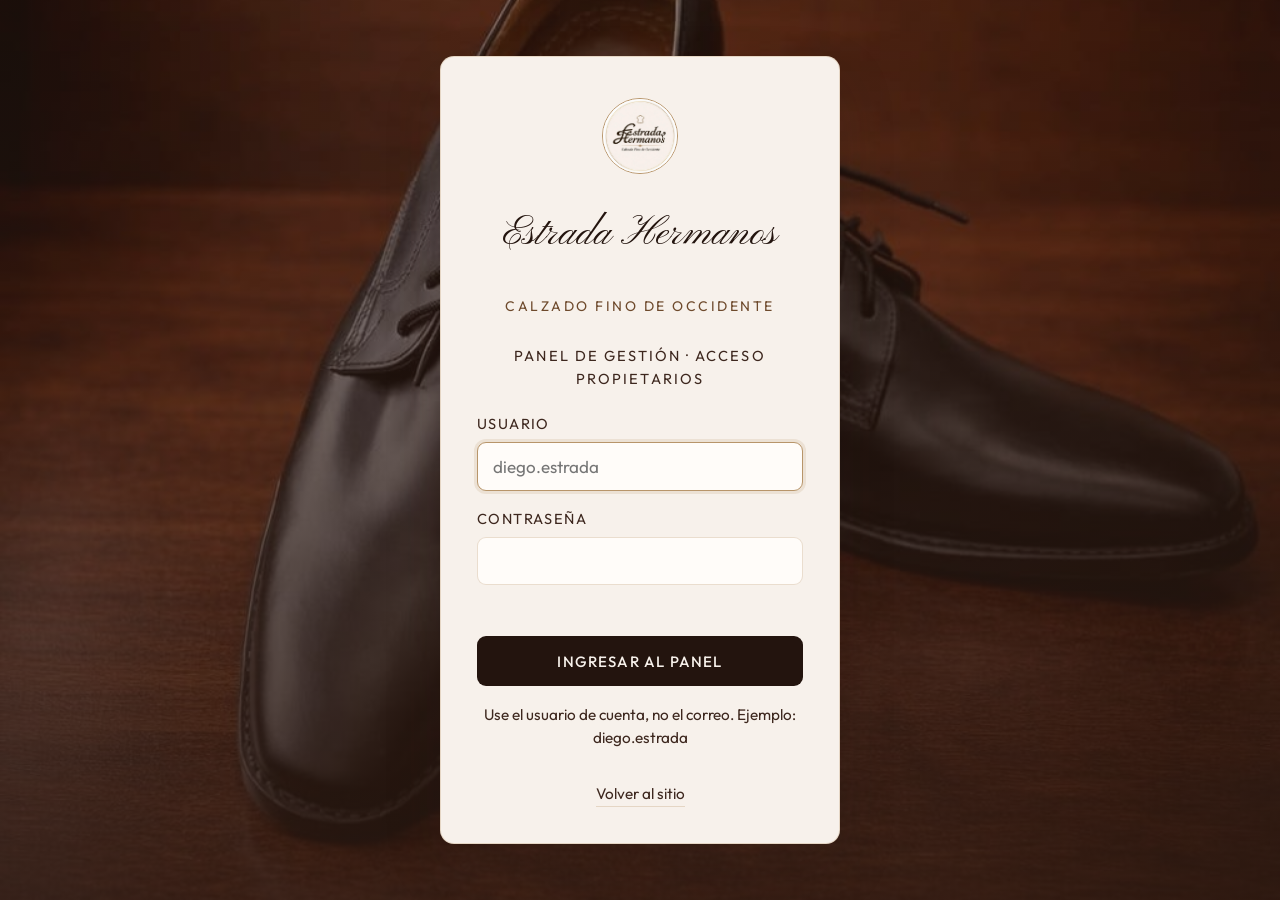
==== acceso.html @ aa4fba17 "fix de tamaño de letras y colores" ====
<!DOCTYPE html>
<html lang="es">
<head>
  <meta charset="UTF-8" />
  <meta name="viewport" content="width=device-width, initial-scale=1.0" />
  <meta http-equiv="Cache-Control" content="no-store" />
  <title>Acceso | Estrada Hermanos</title>
  <meta name="description" content="Acceso al panel de gestión para propietarios — Estrada Hermanos." />
  <link rel="icon" href="images/logo.jpg" />
  <link rel="preconnect" href="https://fonts.googleapis.com" />
  <link rel="preconnect" href="https://fonts.gstatic.com" crossorigin />
  <link href="https://fonts.googleapis.com/css2?family=Cormorant+Garamond:wght@500;600;700&family=Outfit:wght@300;400;500;600&family=Pinyon+Script&display=swap" rel="stylesheet" />
  <link rel="stylesheet" href="css/app.css" />
</head>
<body>
  <div class="login" id="login">
    <form class="login__card" id="login-form" method="post" action="javascript:void(0)" autocomplete="on">
      <img class="login__logo" src="images/logo.jpg" alt="Estrada Hermanos" />
      <p class="login__brand">Estrada Hermanos</p>
      <p class="login__tag">Calzado Fino de Occidente</p>
      <p class="login__panel-label">Panel de gestión · Acceso propietarios</p>
      <div class="field">
        <label for="user">Usuario</label>
        <input type="text" id="user" name="username" autocomplete="username" placeholder="diego.estrada" autofocus required />
      </div>
      <div class="field">
        <label for="pass">Contraseña</label>
        <input type="password" id="pass" name="password" autocomplete="current-password" required />
      </div>
      <p class="login__error" id="login-error" role="alert"></p>
      <button class="btn btn--primary btn--block" type="submit" id="login-submit">Ingresar al panel</button>
      <p class="login__hint">Use el usuario de cuenta, no el correo. Ejemplo: diego.estrada</p>
      <a class="login__back" href="index.html">Volver al sitio</a>
    </form>
  </div>
  <div class="toast-wrap" id="toast-wrap"></div>
  <script src="js/acceso.js"></script>
  <script>
    if (!window.__ehLoginBound)
    {
      document.getElementById("login-form").addEventListener("submit", function (event)
      {
        event.preventDefault();
      });
      document.getElementById("login-submit").addEventListener("click", async function ()
      {
        var errorEl = document.getElementById("login-error");
        var submit = document.getElementById("login-submit");
        var username = (document.getElementById("user").value || "").trim();
        var password = document.getElementById("pass").value || "";
        if (!username || !password)
        {
          errorEl.textContent = "Ingrese usuario y contraseña.";
          return;
        }
        var host = (location.hostname === "127.0.0.1" || location.hostname === "[::1]") ? "127.0.0.1" : "localhost";
        var apiBase = localStorage.getItem("eh.apiBase") || ("http://" + host + ":8080/api/v1");
        var tokenHeader = localStorage.getItem("eh.authToken") || "local-auth-token";
        submit.disabled = true;
        submit.textContent = "Ingresando…";
        errorEl.textContent = "";
        try
        {
          var response = await fetch(apiBase + "/auth/login", {
            method: "POST",
            headers: {
              Accept: "application/json",
              "Content-Type": "application/json",
              "auth-token": tokenHeader
            },
            body: JSON.stringify({ username: username, password: password })
          });
          var payload = await response.json().catch(function () { return {}; });
          if (!response.ok || !payload.data || !payload.data.token)
          {
            errorEl.textContent = payload.message === "Invalid credentials"
              ? "Usuario o contraseña incorrectos"
              : (payload.message || "No se pudo iniciar sesión.");
            return;
          }
          sessionStorage.setItem("eh.session", JSON.stringify({
            token: payload.data.token,
            username: username,
            at: Date.now()
          }));
          window.location.replace("app.html#/dashboard");
        }
        catch (err)
        {
          errorEl.textContent = "No se pudo conectar con el servidor. Verifique que el backend esté en marcha.";
        }
        finally
        {
          submit.disabled = false;
          submit.textContent = "Ingresar al panel";
        }
      });
    }
  </script>
</body>
</html>
---- css/app.css ----
/* Estrada Hermanos — Panel de administración (prototipo) */
/* Reutiliza la identidad visual del sitio informativo */
:root {
  --cream: #f7f1eb;
  --cream-deep: #efe6dc;
  --ink: #23140e;
  --ink-soft: #3d271e;
  --gold: #b8956a;
  --gold-soft: #d4b896;
  --gold-ink: #6e4a2c;
  --rosewood: #8b5a52;
  --wood: #3e2418;
  --white: #fffcf9;

  --line: rgba(184, 149, 106, 0.30);
  --line-soft: rgba(184, 149, 106, 0.18);
  --ok: #4e8a57;
  --ok-soft: #e7f1e8;
  --warn: #c0891f;
  --warn-soft: #f7edd6;
  --danger: #b5544b;
  --danger-soft: #f6e3e0;

  --shadow: 0 24px 60px rgba(44, 26, 18, 0.14);
  --shadow-card: 0 10px 30px rgba(44, 26, 18, 0.07);

  --font-display: "Cormorant Garamond", Georgia, serif;
  --font-script: "Pinyon Script", cursive;
  --font-body: "Outfit", "Segoe UI", sans-serif;

  --radius: 14px;
  --radius-sm: 9px;
  --sidebar-w: 272px;
  --ease: cubic-bezier(0.22, 1, 0.36, 1);
}

*, *::before, *::after { box-sizing: border-box; }

html { font-size: 17px; }

body {
  margin: 0;
  font-family: var(--font-body);
  font-weight: 400;
  color: var(--ink);
  background: var(--cream);
  line-height: 1.55;
  -webkit-font-smoothing: antialiased;
}

img { max-width: 100%; display: block; }
a { color: inherit; text-decoration: none; }
ul { margin: 0; padding: 0; list-style: none; }
h1, h2, h3, h4 { font-family: var(--font-display); font-weight: 600; line-height: 1.15; margin: 0; }
button { font-family: inherit; cursor: pointer; }

/* ============ LOGIN ============ */
.login {
  min-height: 100svh;
  display: grid;
  place-items: center;
  padding: 1.5rem;
  background:
    linear-gradient(180deg, rgba(44, 26, 18, 0.55), rgba(44, 26, 18, 0.85)),
    url("../images/caballero-1.jpg") center/cover no-repeat;
}
.login__card {
  width: min(400px, 100%);
  background: var(--cream);
  border: 1px solid var(--line);
  box-shadow: var(--shadow);
  border-radius: var(--radius);
  padding: 2.4rem 2.1rem 2.1rem;
  text-align: center;
  animation: pop 0.5s var(--ease) both;
}
.login__logo {
  width: 76px; height: 76px; border-radius: 50%;
  object-fit: cover; border: 1px solid var(--gold);
  margin: 0 auto 1rem;
}
.login__brand { font-family: var(--font-script); font-weight: 400; font-size: 2.4rem; color: var(--ink); line-height: 1; }
.login__tag { font-size: 0.82rem; letter-spacing: 0.18em; text-transform: uppercase; color: var(--gold-ink); margin: 0.3rem 0 1.6rem; }
.login__panel-label { font-size: 0.86rem; letter-spacing: 0.14em; text-transform: uppercase; color: var(--ink-soft); margin-bottom: 1.3rem; }
.field { text-align: left; margin-bottom: 1rem; }
.field label { display: block; font-size: 0.86rem; letter-spacing: 0.1em; text-transform: uppercase; color: var(--ink-soft); margin-bottom: 0.4rem; }
.field input, .field select {
  width: 100%; padding: 0.75rem 0.9rem;
  border: 1px solid var(--line); border-radius: var(--radius-sm);
  background: var(--white); color: var(--ink); font-family: var(--font-body); font-size: 1rem;
  transition: border-color 0.25s ease, box-shadow 0.25s ease;
}
.field input:focus, .field select:focus {
  outline: none; border-color: var(--gold);
  box-shadow: 0 0 0 3px rgba(184, 149, 106, 0.18);
}
.login__hint { font-size: 0.9rem; color: var(--ink-soft); margin-top: 1rem; }

/* ============ BUTTONS ============ */
.btn {
  display: inline-flex; align-items: center; justify-content: center; gap: 0.5rem;
  min-height: 2.9rem; padding: 0.65rem 1.35rem;
  border: 1px solid transparent; border-radius: var(--radius-sm);
  font-size: 0.88rem; font-weight: 500; letter-spacing: 0.08em; text-transform: uppercase;
  transition: background 0.3s var(--ease), color 0.3s var(--ease), border-color 0.3s var(--ease), transform 0.3s var(--ease);
}
.btn svg { width: 1.15rem; height: 1.15rem; flex-shrink: 0; }
.btn--primary { background: var(--ink); color: var(--cream); }
.btn--primary:hover { background: var(--rosewood); transform: translateY(-2px); }
.btn--gold { background: var(--gold); color: var(--wood); }
.btn--gold:hover { background: var(--gold-soft); transform: translateY(-2px); }
.btn--ghost { background: transparent; border-color: var(--line); color: var(--ink); }
.btn--ghost:hover { border-color: var(--gold); color: var(--ink); }
.btn--block { width: 100%; }
.btn--sm { min-height: 2.45rem; padding: 0.45rem 1rem; font-size: 0.82rem; }

/* ============ APP SHELL ============ */
.app { display: grid; grid-template-columns: var(--sidebar-w) 1fr; min-height: 100svh; }
.app[hidden], .login[hidden] { display: none; }

/* Sidebar */
.sidebar {
  position: sticky; top: 0; align-self: start;
  height: 100svh; display: flex; flex-direction: column;
  background: linear-gradient(180deg, #45291b 0%, var(--ink) 100%);
  color: var(--cream); border-right: 1px solid rgba(0, 0, 0, 0.2);
}
.sidebar__brand { display: flex; align-items: center; gap: 0.7rem; padding: 1.15rem 1.25rem; border-bottom: 1px solid rgba(184, 149, 106, 0.22); }
.sidebar__brand img { width: 44px; height: 44px; border-radius: 50%; object-fit: cover; border: 1px solid var(--gold); }
.sidebar__brand-name { font-family: var(--font-script); font-size: 1.5rem; line-height: 1; color: var(--white); }
.sidebar__brand-tag { font-size: 0.74rem; letter-spacing: 0.16em; text-transform: uppercase; color: var(--gold-soft); }
.sidebar__nav { padding: 1rem 0.75rem; display: flex; flex-direction: column; gap: 0.2rem; flex: 1; }
.sidebar__label { font-size: 0.74rem; letter-spacing: 0.16em; text-transform: uppercase; color: rgba(247, 241, 235, 0.88); padding: 0.5rem 0.75rem 0.35rem; }
.navlink {
  display: flex; align-items: center; gap: 0.75rem;
  padding: 0.72rem 0.8rem; border-radius: var(--radius-sm);
  color: rgba(247, 241, 235, 0.95); font-size: 0.98rem; letter-spacing: 0.02em;
  transition: background 0.22s ease, color 0.22s ease;
}
.navlink svg { width: 23px; height: 23px; flex-shrink: 0; opacity: 1; }
.navlink:hover { background: rgba(247, 241, 235, 0.08); color: var(--white); }
.navlink.is-active { background: rgba(184, 149, 106, 0.9); color: var(--wood); font-weight: 500; }
.navlink.is-active svg { opacity: 1; }
.sidebar__foot { padding: 0.9rem 1rem 1.2rem; border-top: 1px solid rgba(184, 149, 106, 0.22); }
.sidebar__user { display: flex; align-items: center; gap: 0.6rem; margin-bottom: 0.8rem; }
.sidebar__avatar { width: 36px; height: 36px; border-radius: 50%; background: var(--gold); color: var(--wood); display: grid; place-items: center; font-weight: 600; font-family: var(--font-display); }
.sidebar__user-name { font-size: 0.95rem; color: var(--white); }
.sidebar__user-role { font-size: 0.78rem; letter-spacing: 0.1em; text-transform: uppercase; color: var(--gold-soft); }

/* Main */
.main { min-width: 0; display: flex; flex-direction: column; }
.topbar {
  position: sticky; top: 0; z-index: 20;
  display: flex; align-items: center; gap: 1rem;
  padding: 0.9rem clamp(1rem, 3vw, 2rem);
  background: rgba(247, 241, 235, 0.86); backdrop-filter: blur(10px);
  border-bottom: 1px solid var(--line-soft);
}
.topbar__toggle { display: none; width: 2.4rem; height: 2.4rem; border: 1px solid var(--line); border-radius: var(--radius-sm); background: var(--white); }
.topbar__toggle span { display: block; width: 1.1rem; height: 1.5px; margin: 0.28rem auto; background: var(--ink); }
.topbar__titles { flex: 1; min-width: 0; }
.topbar__eyebrow { font-size: 0.8rem; letter-spacing: 0.16em; text-transform: uppercase; color: var(--gold-ink); }
.topbar__title { font-size: 1.75rem; color: var(--ink); }
.topbar__search { position: relative; display: flex; align-items: center; }
.topbar__search svg { position: absolute; left: 0.7rem; width: 18px; height: 18px; color: var(--ink-soft); opacity: 0.85; }
.topbar__search input {
  width: 230px; max-width: 40vw; padding: 0.6rem 0.85rem 0.6rem 2.2rem;
  border: 1px solid var(--line); border-radius: 999px; background: var(--white);
  font-family: var(--font-body); font-size: 0.95rem; color: var(--ink);
}
.topbar__search input:focus { outline: none; border-color: var(--gold); }

.view { padding: clamp(1.2rem, 3vw, 2rem); animation: fadeUp 0.5s var(--ease) both; }
.view[hidden] { display: none; }

/* ============ KPI CARDS ============ */
.kpis { display: grid; grid-template-columns: repeat(4, 1fr); gap: 1.1rem; margin-bottom: 1.6rem; }
.kpi {
  background: var(--white); border: 1px solid var(--line-soft); border-radius: var(--radius);
  padding: 1.15rem 1.2rem; box-shadow: var(--shadow-card); position: relative; overflow: hidden;
}
.kpi::after { content: ""; position: absolute; inset: 0 auto 0 0; width: 3px; background: var(--gold); }
.kpi__icon { width: 2.8rem; height: 2.8rem; border-radius: 10px; display: grid; place-items: center; background: var(--cream-deep); color: var(--gold-ink); margin-bottom: 0.8rem; }
.kpi__icon svg { width: 24px; height: 24px; }
.kpi__label { font-size: 0.84rem; letter-spacing: 0.08em; text-transform: uppercase; color: var(--ink-soft); }
.kpi__value { font-family: var(--font-display); font-size: 2.2rem; font-weight: 600; color: var(--ink); line-height: 1.1; margin-top: 0.15rem; }
.kpi__delta { font-size: 0.74rem; margin-top: 0.3rem; display: inline-flex; align-items: center; gap: 0.25rem; }
.kpi__delta.up { color: var(--ok); }
.kpi__delta.down { color: var(--danger); }

/* ============ PANELS / CARDS ============ */
.grid { display: grid; gap: 1.1rem; }
.grid--2 { grid-template-columns: 1.5fr 1fr; }
.grid--2equal { grid-template-columns: 1fr 1fr; }
.card {
  background: var(--white); border: 1px solid var(--line-soft); border-radius: var(--radius);
  box-shadow: var(--shadow-card); overflow: hidden;
}
.card__head { display: flex; align-items: center; justify-content: space-between; gap: 1rem; padding: 1.05rem 1.25rem; border-bottom: 1px solid var(--line-soft); }
.card__title { font-size: 1.32rem; color: var(--ink); }
.card__sub { font-size: 0.92rem; color: var(--ink-soft); }
.card__body { padding: 1.1rem 1.25rem 1.3rem; }
.card__body--flush { padding: 0; }

.section-title { display: flex; align-items: baseline; justify-content: space-between; gap: 1rem; margin: 1.8rem 0 0.9rem; }
.section-title h3 { font-size: 1.3rem; color: var(--ink); }
.section-title .eyebrow { font-size: 0.78rem; letter-spacing: 0.16em; text-transform: uppercase; color: var(--gold-ink); }

/* ============ TABLES ============ */
.table-wrap { overflow-x: auto; }
table.data { width: 100%; border-collapse: collapse; font-size: 0.96rem; min-width: 560px; }
table.data thead th {
  text-align: left; font-family: var(--font-body); font-weight: 600;
  font-size: 0.8rem; letter-spacing: 0.1em; text-transform: uppercase; color: var(--ink);
  padding: 0.75rem 1rem; background: var(--cream-deep); border-bottom: 1px solid var(--line);
  position: sticky; top: 0;
}
table.data tbody td { padding: 0.75rem 1rem; border-bottom: 1px solid var(--line-soft); color: var(--ink); vertical-align: middle; }
table.data tbody tr:hover { background: rgba(184, 149, 106, 0.06); }
table.data .num { text-align: right; font-variant-numeric: tabular-nums; }
.code { font-family: "Outfit", monospace; font-size: 0.9rem; letter-spacing: 0.04em; color: var(--rosewood); font-weight: 600; }
.cell-prod { display: flex; align-items: center; gap: 0.7rem; }
.cell-prod img { width: 40px; height: 40px; border-radius: 8px; object-fit: cover; border: 1px solid var(--line); }
.cell-prod b { font-weight: 500; color: var(--ink); }
.cell-prod small { display: block; color: var(--ink-soft); font-size: 0.86rem; }

/* Badges */
.badge { display: inline-flex; align-items: center; gap: 0.3rem; padding: 0.25rem 0.7rem; border-radius: 999px; font-size: 0.8rem; letter-spacing: 0.04em; font-weight: 600; }
.badge--ok { background: var(--ok-soft); color: var(--ok); }
.badge--warn { background: var(--warn-soft); color: var(--warn); }
.badge--danger { background: var(--danger-soft); color: var(--danger); }
.badge--muted { background: var(--cream-deep); color: var(--ink-soft); }
.badge--gold { background: rgba(184, 149, 106, 0.18); color: #8a6a42; }
.badge-dot { width: 7px; height: 7px; border-radius: 50%; background: currentColor; }

.chip { display: inline-flex; align-items: center; gap: 0.35rem; padding: 0.38rem 0.8rem; border: 1px solid var(--line); border-radius: 999px; font-size: 0.88rem; color: var(--ink); background: var(--white); cursor: pointer; transition: all 0.2s ease; }
.chip.is-active, .chip:hover { border-color: var(--gold); color: var(--ink); background: rgba(184, 149, 106, 0.1); }

/* ============ CHARTS ============ */
.bars { display: flex; align-items: flex-end; gap: 0.7rem; height: 190px; padding-top: 0.5rem; }
.bars__col { flex: 1; display: flex; flex-direction: column; align-items: center; gap: 0.5rem; height: 100%; justify-content: flex-end; }
.bars__bar { width: 100%; max-width: 42px; border-radius: 6px 6px 0 0; background: linear-gradient(180deg, var(--gold), var(--rosewood)); position: relative; transition: height 0.9s var(--ease); min-height: 4px; }
.bars__bar span { position: absolute; top: -1.35rem; left: 50%; transform: translateX(-50%); font-size: 0.8rem; font-weight: 600; color: var(--ink); white-space: nowrap; }
.bars__x { font-size: 0.8rem; color: var(--ink); letter-spacing: 0.04em; }

.rankbar { margin-bottom: 0.85rem; }
.rankbar:last-child { margin-bottom: 0; }
.rankbar__top { display: flex; justify-content: space-between; font-size: 0.94rem; margin-bottom: 0.3rem; }
.rankbar__top b { font-weight: 500; }
.rankbar__track { height: 8px; background: var(--cream-deep); border-radius: 999px; overflow: hidden; }
.rankbar__fill { height: 100%; border-radius: 999px; background: linear-gradient(90deg, var(--gold-soft), var(--gold)); transition: width 0.9s var(--ease); }

.donut-wrap { display: flex; align-items: center; gap: 1.3rem; flex-wrap: wrap; }
.donut { --p: 0; width: 132px; height: 132px; border-radius: 50%; flex-shrink: 0;
  background: conic-gradient(var(--gold) calc(var(--p) * 1%), var(--cream-deep) 0);
  display: grid; place-items: center; position: relative; }
.donut::before { content: ""; position: absolute; inset: 16px; background: var(--white); border-radius: 50%; }
.donut__label { position: relative; text-align: center; }
.donut__label b { font-family: var(--font-display); font-size: 1.6rem; color: var(--ink); }
.donut__label span { display: block; font-size: 0.78rem; letter-spacing: 0.08em; text-transform: uppercase; color: var(--ink-soft); }
.legend li { display: flex; align-items: center; gap: 0.55rem; font-size: 0.94rem; color: var(--ink); margin-bottom: 0.5rem; }
.legend .dot { width: 10px; height: 10px; border-radius: 3px; }

/* ============ PRODUCTS GRID ============ */
.prod-grid { display: grid; grid-template-columns: repeat(auto-fill, minmax(210px, 1fr)); gap: 1.1rem; }
.prod {
  background: var(--white); border: 1px solid var(--line-soft); border-radius: var(--radius);
  overflow: hidden; box-shadow: var(--shadow-card); transition: transform 0.3s var(--ease), box-shadow 0.3s var(--ease);
}
.prod:hover { transform: translateY(-4px); box-shadow: var(--shadow); }
.prod__media { position: relative; aspect-ratio: 4 / 3; overflow: hidden; background: var(--wood); }
.prod__media img { width: 100%; height: 100%; object-fit: cover; transition: transform 0.6s var(--ease); }
.prod:hover .prod__media img { transform: scale(1.06); }
.prod__code { position: absolute; top: 0.6rem; left: 0.6rem; padding: 0.25rem 0.6rem; font-size: 0.78rem; letter-spacing: 0.06em; background: rgba(44, 26, 18, 0.78); color: var(--cream); border-radius: 999px; backdrop-filter: blur(4px); }
.prod__body { padding: 0.9rem 1rem 1.05rem; }
.prod__cat { font-size: 0.78rem; letter-spacing: 0.12em; text-transform: uppercase; color: var(--gold-ink); }
.prod__name { font-family: var(--font-display); font-size: 1.28rem; color: var(--ink); margin: 0.1rem 0 0.5rem; }
.prod__meta { display: flex; align-items: center; justify-content: space-between; }
.prod__price { font-family: var(--font-display); font-size: 1.25rem; font-weight: 600; color: var(--ink); }
.prod__foot { display: flex; align-items: center; justify-content: space-between; margin-top: 0.7rem; padding-top: 0.7rem; border-top: 1px solid var(--line-soft); font-size: 0.88rem; color: var(--ink-soft); }

/* Empty state */
.empty { text-align: center; padding: 2.5rem 1rem; color: var(--ink); }
.empty svg { width: 48px; height: 48px; color: var(--gold-ink); opacity: 0.9; margin-bottom: 0.6rem; }

/* ============ MODAL ============ */
.modal { position: fixed; inset: 0; z-index: 60; display: grid; place-items: center; padding: 1.5rem; }
.modal[hidden] { display: none; }
.modal__scrim { position: absolute; inset: 0; background: rgba(44, 26, 18, 0.55); backdrop-filter: blur(3px); animation: fade 0.25s ease both; }
.modal__dialog {
  position: relative; width: min(560px, 100%); max-height: 90svh; overflow-y: auto;
  background: var(--cream); border: 1px solid var(--line); border-radius: var(--radius);
  box-shadow: var(--shadow); animation: pop 0.32s var(--ease) both;
}
.modal__head { display: flex; align-items: center; justify-content: space-between; padding: 1.15rem 1.4rem; border-bottom: 1px solid var(--line-soft); position: sticky; top: 0; background: var(--cream); }
.modal__title { font-size: 1.3rem; color: var(--ink); }
.modal__close { width: 2rem; height: 2rem; border: 1px solid var(--line); border-radius: 8px; background: var(--white); color: var(--ink-soft); font-size: 1.1rem; line-height: 1; }
.modal__close:hover { border-color: var(--gold); color: var(--ink); }
.modal__body { padding: 1.3rem 1.4rem; }
.modal__foot { display: flex; gap: 0.7rem; justify-content: flex-end; padding: 1rem 1.4rem 1.3rem; }
.form-row { display: grid; grid-template-columns: 1fr 1fr; gap: 1rem; }
.summary { background: var(--white); border: 1px dashed var(--line); border-radius: var(--radius-sm); padding: 0.85rem 1rem; display: flex; justify-content: space-between; align-items: center; margin-top: 0.4rem; }
.summary b { font-family: var(--font-display); font-size: 1.5rem; color: var(--ink); }

/* ============ TOAST ============ */
.toast-wrap { position: fixed; right: 1.2rem; bottom: 1.2rem; z-index: 80; display: flex; flex-direction: column; gap: 0.6rem; }
.toast {
  display: flex; align-items: center; gap: 0.65rem; padding: 0.8rem 1.1rem;
  background: var(--ink); color: var(--cream); border-radius: var(--radius-sm);
  box-shadow: var(--shadow); font-size: 0.95rem; animation: slideIn 0.35s var(--ease) both;
  border-left: 3px solid var(--gold);
}
.toast svg { width: 18px; height: 18px; color: var(--gold-soft); }

/* ============ ANIMATIONS ============ */
@keyframes fadeUp { from { opacity: 0; transform: translateY(14px); } to { opacity: 1; transform: none; } }
@keyframes fade { from { opacity: 0; } to { opacity: 1; } }
@keyframes pop { from { opacity: 0; transform: scale(0.96) translateY(8px); } to { opacity: 1; transform: none; } }
@keyframes slideIn { from { opacity: 0; transform: translateX(20px); } to { opacity: 1; transform: none; } }

/* ============ RESPONSIVE ============ */
@media (max-width: 1080px) {
  .kpis { grid-template-columns: repeat(2, 1fr); }
  .grid--2, .grid--2equal { grid-template-columns: 1fr; }
}
@media (max-width: 860px) {
  .app { grid-template-columns: 1fr; }
  .sidebar {
    position: fixed; inset: 0 auto 0 0; width: 264px; z-index: 50;
    transform: translateX(-100%); transition: transform 0.3s var(--ease);
  }
  .sidebar.is-open { transform: none; box-shadow: var(--shadow); }
  .topbar__toggle { display: block; }
  .scrim { position: fixed; inset: 0; background: rgba(44,26,18,.45); z-index: 40; }
  .scrim[hidden] { display: none; }
}
@media (max-width: 560px) {
  .kpis { grid-template-columns: 1fr; }
  .topbar__search input { width: 140px; }
  .form-row { grid-template-columns: 1fr; }
}

/* ============ TABS / WIZARD / EXTRA ============ */
.tabs { display: flex; gap: 0.35rem; flex-wrap: wrap; margin-bottom: 1.1rem; }
.tab {
  border: 1px solid var(--line); background: var(--white); color: var(--ink);
  border-radius: 999px; padding: 0.5rem 1.05rem; font-size: 0.86rem; letter-spacing: 0.06em;
  text-transform: uppercase; font-weight: 500;
}
.tab.is-active { background: var(--ink); color: var(--cream); border-color: var(--ink); }

.filters { display: flex; flex-wrap: wrap; gap: 0.75rem; align-items: end; margin-bottom: 1.1rem; }
.filters .field { margin-bottom: 0; min-width: 140px; }
.filters .field input, .filters .field select { min-width: 150px; }

.banner {
  display: flex; align-items: center; justify-content: space-between; gap: 1rem;
  padding: 0.85rem 1.1rem; border-radius: var(--radius-sm); margin-bottom: 1rem;
  background: var(--danger-soft); color: var(--danger); border: 1px solid rgba(181, 84, 75, 0.25);
}
.banner--ok { background: var(--ok-soft); color: var(--ok); border-color: rgba(78, 138, 87, 0.25); }

.skel { background: linear-gradient(90deg, var(--cream-deep), var(--white), var(--cream-deep)); background-size: 200% 100%; animation: shimmer 1.2s ease infinite; border-radius: var(--radius); }
.skel-kpi { height: 118px; }
.skel-card { height: 220px; }
@keyframes shimmer { from { background-position: 100% 0; } to { background-position: -100% 0; } }

.steps { display: flex; gap: 0.5rem; margin-bottom: 1.1rem; flex-wrap: wrap; }
.step {
  flex: 1; min-width: 140px; padding: 0.7rem 0.9rem; border: 1px dashed var(--line);
  border-radius: var(--radius-sm); font-size: 0.9rem; color: var(--ink);
}
.step b { display: block; font-family: var(--font-display); font-size: 1.05rem; color: var(--ink); }
.step.is-on { border-style: solid; border-color: var(--gold); background: rgba(184, 149, 106, 0.1); }

.health { display: flex; align-items: center; gap: 0.4rem; font-size: 0.8rem; letter-spacing: 0.06em; text-transform: uppercase; color: var(--gold-soft); margin-bottom: 0.7rem; }
.health i { width: 8px; height: 8px; border-radius: 50%; background: var(--warn); display: inline-block; }
.health.is-up i { background: #7dca86; }
.health.is-down i { background: var(--danger); }

.fab {
  position: fixed; right: 1.2rem; bottom: 1.2rem; z-index: 30;
  width: 3.4rem; height: 3.4rem; border-radius: 50%; border: 0;
  background: var(--gold); color: var(--wood); box-shadow: var(--shadow);
  display: none; align-items: center; justify-content: center;
}
.fab svg { width: 22px; height: 22px; }
@media (max-width: 860px) { .fab { display: inline-flex; } }

.login__error { color: var(--danger); font-size: 0.92rem; min-height: 1.2rem; margin: 0.4rem 0 0.8rem; }
.login__back { display: inline-block; margin-top: 1rem; font-size: 0.9rem; color: var(--ink-soft); border-bottom: 1px solid var(--line); }
.login__back:hover { color: var(--ink); }

.table-actions { display: flex; gap: 0.35rem; flex-wrap: wrap; }
.muted { color: var(--ink-soft); font-size: 0.92rem; }
.prod__note { font-size: 0.8rem; letter-spacing: 0.08em; text-transform: uppercase; color: var(--ink-soft); margin-top: 0.35rem; }

.period-switch { display: flex; gap: 0.35rem; flex-wrap: wrap; }

.lookup-result {
  margin-top: 0.8rem; padding: 1rem; background: var(--cream-deep); border-radius: var(--radius-sm);
  font-family: var(--font-display); font-size: 1.5rem; color: var(--ink);
}
.lookup-result small { display: block; font-family: var(--font-body); font-size: 0.88rem; color: var(--ink-soft); margin-bottom: 0.2rem; }

.stack-gap { display: grid; gap: 1.1rem; }
.topbar__api { display: none; }

.sidebar__site {
  display: block; font-size: 0.8rem; letter-spacing: 0.08em; text-transform: uppercase;
  color: var(--gold-soft); margin-top: 0.55rem; text-align: center;
}

.print-report-head { display: none; }

@media print {
  .sidebar,
  .scrim,
  .fab,
  .modal,
  .toast-wrap,
  .topbar__search,
  .topbar__toggle,
  .filters,
  .tabs,
  .chip,
  .period-switch,
  .no-print,
  [data-pedir] {
    display: none !important;
  }

  .print-report-head {
    display: block !important;
    margin: 0 0 1.2rem;
    padding-bottom: 0.8rem;
    border-bottom: 2px solid var(--ink);
  }
  .print-report-head h1 {
    font-size: 1.6rem;
    margin: 0 0 0.35rem;
  }
  .print-report-head p {
    margin: 0;
    font-size: 0.95rem;
    color: var(--ink);
  }

  .app {
    display: block;
    background: #fff;
  }
  .main {
    width: 100%;
  }
  .topbar {
    position: static;
    background: #fff;
    border: 0;
    padding: 0 0 0.8rem;
  }
  .view {
    padding: 0;
    animation: none;
  }
  .card, .kpi {
    box-shadow: none;
    break-inside: avoid;
  }
  table.data {
    min-width: 0;
  }
}

.stack-gap { display: grid; gap: 1.1rem; }
.topbar__api { display: none; }

.sidebar__site {
  display: block; font-size: 0.8rem; letter-spacing: 0.08em; text-transform: uppercase;
  color: var(--gold-soft); margin-top: 0.55rem; text-align: center;
}
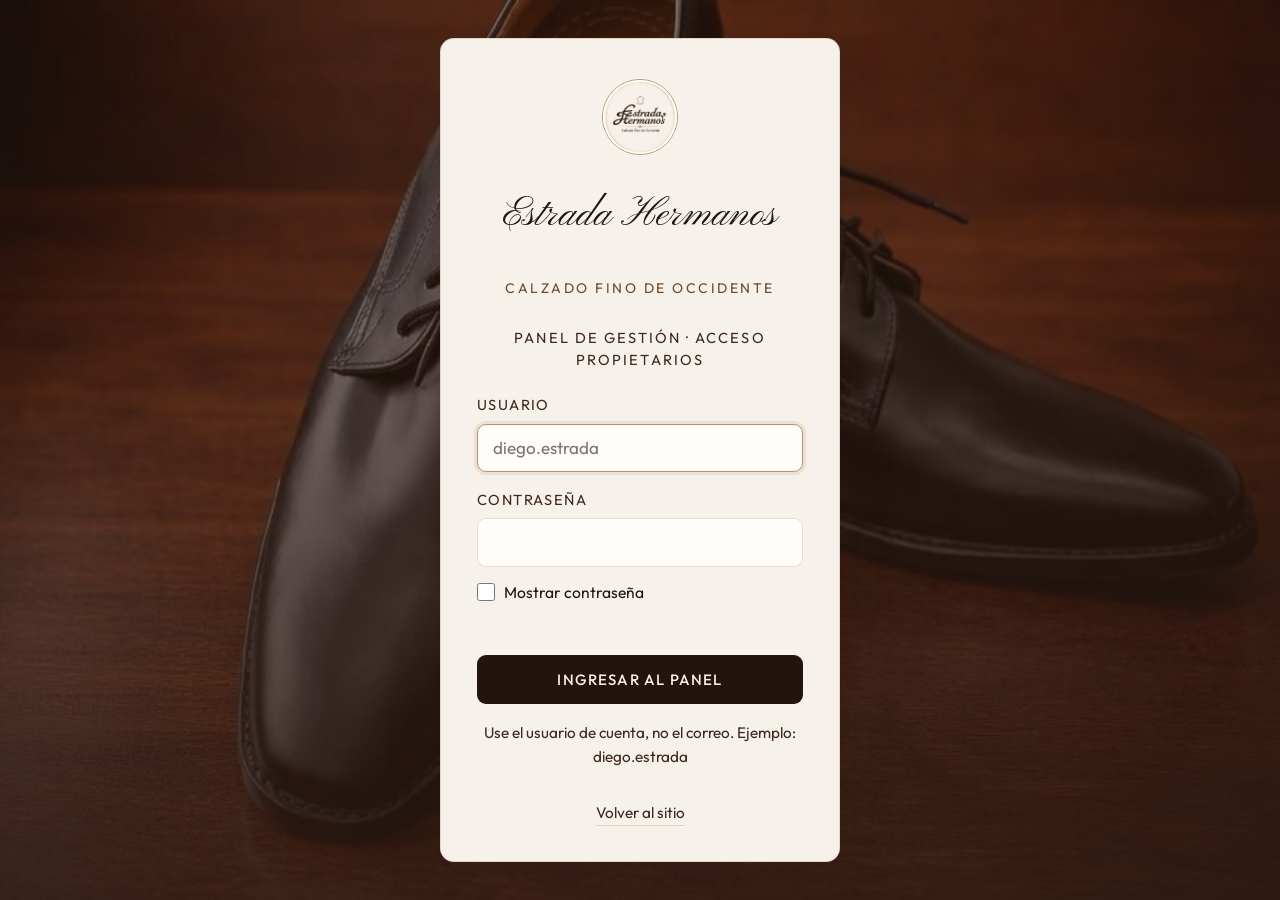
==== commit 4527752e: "feat(EH-S4-H1): se agregó la opcion de ver la contraseña mientras el usuario la inrgesa" ====
--- a/acceso.html
+++ b/acceso.html
@@ -27,6 +27,10 @@
         <label for="pass">Contraseña</label>
         <input type="password" id="pass" name="password" autocomplete="current-password" required />
       </div>
+      <label class="login__show-pass" for="show-pass">
+        <input type="checkbox" id="show-pass" />
+        Mostrar contraseña
+      </label>
       <p class="login__error" id="login-error" role="alert"></p>
       <button class="btn btn--primary btn--block" type="submit" id="login-submit">Ingresar al panel</button>
       <p class="login__hint">Use el usuario de cuenta, no el correo. Ejemplo: diego.estrada</p>
@@ -34,10 +38,22 @@
     </form>
   </div>
   <div class="toast-wrap" id="toast-wrap"></div>
-  <script src="js/acceso.js"></script>
-  <script>
+  <script type="module" src="js/acceso.js"></script>
+  <script type="module">
+    import { BACKEND_HOST } from "./js/config.js";
     if (!window.__ehLoginBound)
     {
+      var passInput = document.getElementById("pass");
+      var showPass = document.getElementById("show-pass");
+      if (passInput && showPass)
+      {
+        showPass.addEventListener("change", function ()
+        {
+          var value = passInput.value;
+          passInput.type = showPass.checked ? "text" : "password";
+          passInput.value = value;
+        });
+      }
       document.getElementById("login-form").addEventListener("submit", function (event)
       {
         event.preventDefault();
@@ -47,14 +63,13 @@
         var errorEl = document.getElementById("login-error");
         var submit = document.getElementById("login-submit");
         var username = (document.getElementById("user").value || "").trim();
-        var password = document.getElementById("pass").value || "";
+        var password = passInput ? passInput.value : "";
         if (!username || !password)
         {
           errorEl.textContent = "Ingrese usuario y contraseña.";
           return;
         }
-        var host = (location.hostname === "127.0.0.1" || location.hostname === "[::1]") ? "127.0.0.1" : "localhost";
-        var apiBase = localStorage.getItem("eh.apiBase") || ("http://" + host + ":8080/api/v1");
+        var apiBase = localStorage.getItem("eh.apiBase") || (BACKEND_HOST + ":8080/api/v1");
         var tokenHeader = localStorage.getItem("eh.authToken") || "local-auth-token";
         submit.disabled = true;
         submit.textContent = "Ingresando…";
--- a/css/app.css
+++ b/css/app.css
@@ -94,6 +94,15 @@
   outline: none; border-color: var(--gold);
   box-shadow: 0 0 0 3px rgba(184, 149, 106, 0.18);
 }
+.login__show-pass {
+  display: flex; align-items: center; gap: 0.55rem;
+  margin: -0.25rem 0 1rem; text-align: left;
+  font-size: 0.92rem; color: var(--ink); cursor: pointer;
+}
+.login__show-pass input {
+  width: 1.05rem; height: 1.05rem; margin: 0; flex-shrink: 0;
+  accent-color: var(--ink); cursor: pointer;
+}
 .login__hint { font-size: 0.9rem; color: var(--ink-soft); margin-top: 1rem; }
 
 /* ============ BUTTONS ============ */
@@ -118,18 +127,150 @@
 .app { display: grid; grid-template-columns: var(--sidebar-w) 1fr; min-height: 100svh; }
 .app[hidden], .login[hidden] { display: none; }
 
+/* Lienzo derecho en modo oscuro cálido (no aplica al login ni al sidebar). */
+body.is-panel {
+  background: #1c120e;
+}
+.main,
+.modal {
+  --canvas: #1c120e;
+  --cream: #1c120e;
+  --cream-deep: #2f1e17;
+  --white: #2a1b15;
+  --ink: #f4ebe3;
+  --ink-soft: #d7c6b6;
+  --gold-ink: #e0c49a;
+  --line: rgba(212, 184, 150, 0.32);
+  --line-soft: rgba(212, 184, 150, 0.16);
+  --ok: #9ad4a0;
+  --ok-soft: rgba(78, 138, 87, 0.22);
+  --warn: #e0b056;
+  --warn-soft: rgba(192, 137, 31, 0.22);
+  --danger: #e08a80;
+  --danger-soft: rgba(181, 84, 75, 0.22);
+  --shadow: 0 24px 60px rgba(12, 6, 3, 0.45);
+  --shadow-card: 0 8px 22px rgba(12, 6, 3, 0.28);
+  color-scheme: dark;
+  color: var(--ink);
+}
+.main {
+  background: #22150f;
+}
+.main ::placeholder,
+.modal ::placeholder {
+  color: rgba(244, 235, 227, 0.48);
+}
+.main .btn--primary,
+.modal .btn--primary {
+  background: var(--rosewood);
+  color: #f4ebe3;
+}
+.main .btn--primary:hover,
+.modal .btn--primary:hover {
+  background: #9d6a61;
+  color: #f4ebe3;
+}
+.main .btn--ghost,
+.modal .btn--ghost {
+  color: var(--gold-soft);
+  border-color: rgba(212, 184, 150, 0.4);
+}
+.main .btn--ghost:hover,
+.modal .btn--ghost:hover {
+  color: var(--ink);
+  border-color: var(--gold);
+}
+.main .tab.is-active {
+  background: var(--gold);
+  color: #1c120e;
+  border-color: var(--gold);
+}
+.main .chip.is-active,
+.main .chip:hover {
+  color: var(--gold-soft);
+  background: rgba(184, 149, 106, 0.22);
+}
+.main .badge--gold {
+  color: var(--gold-soft);
+  background: rgba(184, 149, 106, 0.22);
+}
+.main .code {
+  color: var(--gold-soft);
+}
+.main .prod__code {
+  color: #f4ebe3;
+  background: rgba(28, 18, 14, 0.82);
+}
+.main .donut,
+.modal .donut {
+  background: conic-gradient(var(--gold) calc(var(--p) * 1%), var(--rosewood) 0);
+}
+.main input:-webkit-autofill,
+.main textarea:-webkit-autofill,
+.main select:-webkit-autofill,
+.modal input:-webkit-autofill,
+.modal textarea:-webkit-autofill,
+.modal select:-webkit-autofill {
+  -webkit-text-fill-color: #f4ebe3;
+  caret-color: #f4ebe3;
+  box-shadow: 0 0 0 1000px #2a1b15 inset;
+  transition: background-color 9999s ease-out;
+}
+.main option,
+.modal option {
+  background: #2a1b15;
+  color: #f4ebe3;
+}
+body.is-panel .toast {
+  background: #2a1b15;
+  color: #f4ebe3;
+  border: 1px solid rgba(212, 184, 150, 0.28);
+}
+
 /* Sidebar */
 .sidebar {
   position: sticky; top: 0; align-self: start;
-  height: 100svh; display: flex; flex-direction: column;
+  height: 100svh; max-height: 100svh;
+  display: flex; flex-direction: column;
+  overflow: hidden;
   background: linear-gradient(180deg, #45291b 0%, var(--ink) 100%);
   color: var(--cream); border-right: 1px solid rgba(0, 0, 0, 0.2);
 }
-.sidebar__brand { display: flex; align-items: center; gap: 0.7rem; padding: 1.15rem 1.25rem; border-bottom: 1px solid rgba(184, 149, 106, 0.22); }
+.sidebar__brand { display: flex; align-items: center; gap: 0.7rem; padding: 1.15rem 1.25rem; border-bottom: 1px solid rgba(184, 149, 106, 0.22); flex-shrink: 0; }
 .sidebar__brand img { width: 44px; height: 44px; border-radius: 50%; object-fit: cover; border: 1px solid var(--gold); }
 .sidebar__brand-name { font-family: var(--font-script); font-size: 1.5rem; line-height: 1; color: var(--white); }
 .sidebar__brand-tag { font-size: 0.74rem; letter-spacing: 0.16em; text-transform: uppercase; color: var(--gold-soft); }
-.sidebar__nav { padding: 1rem 0.75rem; display: flex; flex-direction: column; gap: 0.2rem; flex: 1; }
+.sidebar__logout-wrap {
+  flex-shrink: 0;
+  padding: 0.85rem 1rem 0.75rem;
+  border-bottom: 1px solid rgba(184, 149, 106, 0.22);
+}
+.sidebar__logout {
+  color: var(--gold-soft);
+  border-color: rgba(184, 149, 106, 0.35);
+}
+.sidebar__logout:hover {
+  color: var(--white);
+  border-color: var(--gold);
+}
+.sidebar__nav {
+  padding: 1rem 0.75rem;
+  display: flex;
+  flex-direction: column;
+  gap: 0.2rem;
+  flex: 1 1 auto;
+  min-height: 0;
+  overflow-y: auto;
+  overscroll-behavior: contain;
+  scrollbar-width: thin;
+  scrollbar-color: rgba(184, 149, 106, 0.55) transparent;
+}
+.sidebar__nav::-webkit-scrollbar { width: 8px; }
+.sidebar__nav::-webkit-scrollbar-track { background: transparent; }
+.sidebar__nav::-webkit-scrollbar-thumb {
+  background: rgba(184, 149, 106, 0.45);
+  border-radius: 999px;
+}
 .sidebar__label { font-size: 0.74rem; letter-spacing: 0.16em; text-transform: uppercase; color: rgba(247, 241, 235, 0.88); padding: 0.5rem 0.75rem 0.35rem; }
 .navlink {
   display: flex; align-items: center; gap: 0.75rem;
@@ -141,7 +282,7 @@
 .navlink:hover { background: rgba(247, 241, 235, 0.08); color: var(--white); }
 .navlink.is-active { background: rgba(184, 149, 106, 0.9); color: var(--wood); font-weight: 500; }
 .navlink.is-active svg { opacity: 1; }
-.sidebar__foot { padding: 0.9rem 1rem 1.2rem; border-top: 1px solid rgba(184, 149, 106, 0.22); }
+.sidebar__foot { padding: 0.9rem 1rem 1.2rem; border-top: 1px solid rgba(184, 149, 106, 0.22); flex-shrink: 0; }
 .sidebar__user { display: flex; align-items: center; gap: 0.6rem; margin-bottom: 0.8rem; }
 .sidebar__avatar { width: 36px; height: 36px; border-radius: 50%; background: var(--gold); color: var(--wood); display: grid; place-items: center; font-weight: 600; font-family: var(--font-display); }
 .sidebar__user-name { font-size: 0.95rem; color: var(--white); }
@@ -153,7 +294,7 @@
   position: sticky; top: 0; z-index: 20;
   display: flex; align-items: center; gap: 1rem;
   padding: 0.9rem clamp(1rem, 3vw, 2rem);
-  background: rgba(247, 241, 235, 0.86); backdrop-filter: blur(10px);
+  background: rgba(28, 18, 14, 0.92); backdrop-filter: blur(12px);
   border-bottom: 1px solid var(--line-soft);
 }
 .topbar__toggle { display: none; width: 2.4rem; height: 2.4rem; border: 1px solid var(--line); border-radius: var(--radius-sm); background: var(--white); }
@@ -289,10 +430,10 @@
 .modal__scrim { position: absolute; inset: 0; background: rgba(44, 26, 18, 0.55); backdrop-filter: blur(3px); animation: fade 0.25s ease both; }
 .modal__dialog {
   position: relative; width: min(560px, 100%); max-height: 90svh; overflow-y: auto;
-  background: var(--cream); border: 1px solid var(--line); border-radius: var(--radius);
+  background: var(--white); border: 1px solid var(--line); border-radius: var(--radius);
   box-shadow: var(--shadow); animation: pop 0.32s var(--ease) both;
 }
-.modal__head { display: flex; align-items: center; justify-content: space-between; padding: 1.15rem 1.4rem; border-bottom: 1px solid var(--line-soft); position: sticky; top: 0; background: var(--cream); }
+.modal__head { display: flex; align-items: center; justify-content: space-between; padding: 1.15rem 1.4rem; border-bottom: 1px solid var(--line-soft); position: sticky; top: 0; background: var(--white); }
 .modal__title { font-size: 1.3rem; color: var(--ink); }
 .modal__close { width: 2rem; height: 2rem; border: 1px solid var(--line); border-radius: 8px; background: var(--white); color: var(--ink-soft); font-size: 1.1rem; line-height: 1; }
 .modal__close:hover { border-color: var(--gold); color: var(--ink); }
@@ -327,6 +468,7 @@
   .app { grid-template-columns: 1fr; }
   .sidebar {
     position: fixed; inset: 0 auto 0 0; width: 264px; z-index: 50;
+    height: 100svh; max-height: 100svh;
     transform: translateX(-100%); transition: transform 0.3s var(--ease);
   }
   .sidebar.is-open { transform: none; box-shadow: var(--shadow); }
@@ -450,6 +592,20 @@
     display: block;
     background: #fff;
   }
+  .main,
+  .modal {
+    --cream: #ffffff;
+    --cream-deep: #efe6dc;
+    --white: #ffffff;
+    --ink: #23140e;
+    --ink-soft: #3d271e;
+    --gold-ink: #6e4a2c;
+    --line: rgba(184, 149, 106, 0.30);
+    --line-soft: rgba(184, 149, 106, 0.18);
+    background: #fff;
+    color: #23140e;
+    color-scheme: light;
+  }
   .main {
     width: 100%;
   }
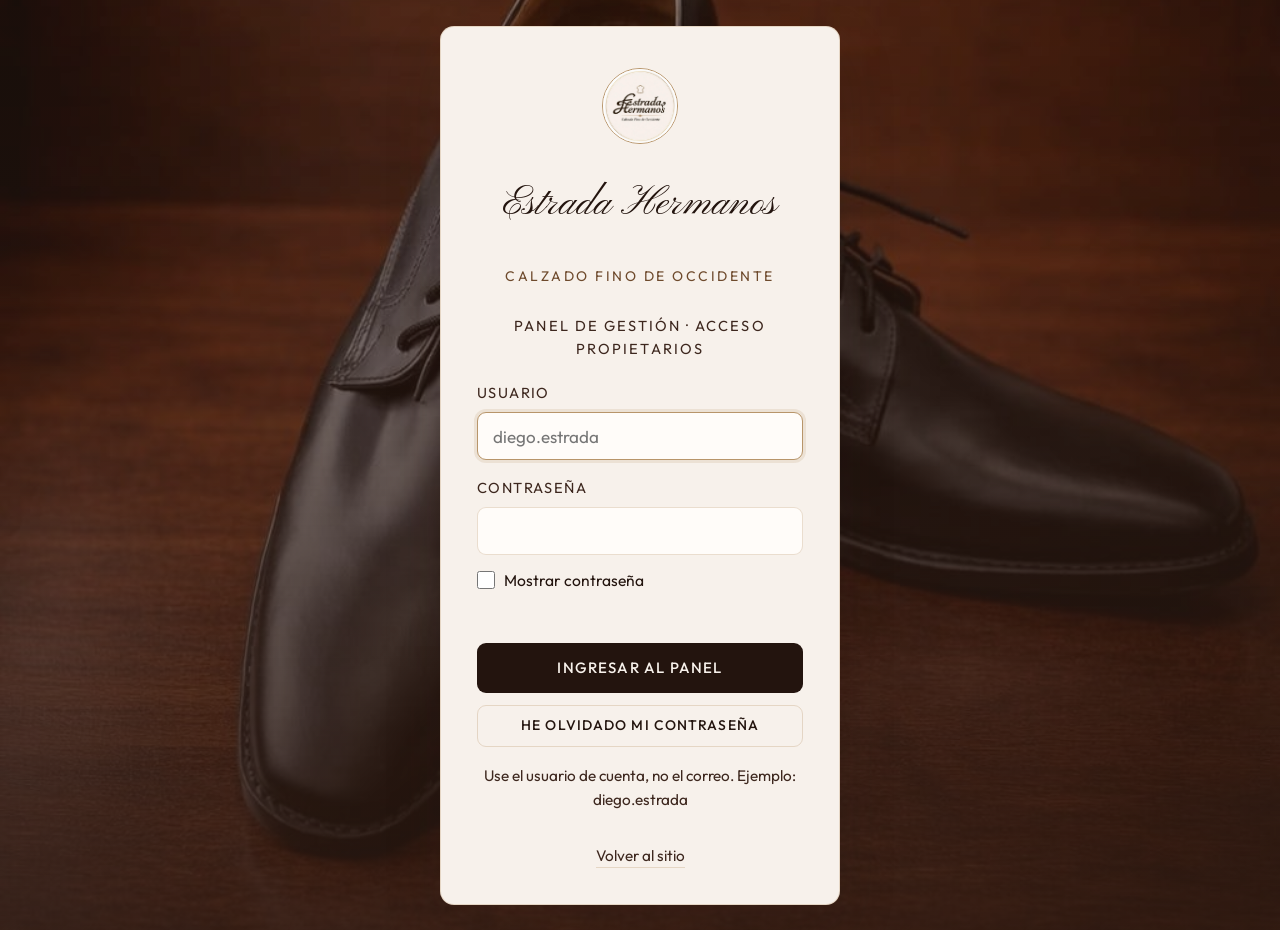
==== commit a2433b9c: "feat: se crearon las vistas para los servicios de recuperacion de contraseña, doble factor de autent" ====
--- a/acceso.html
+++ b/acceso.html
@@ -33,84 +33,12 @@
       </label>
       <p class="login__error" id="login-error" role="alert"></p>
       <button class="btn btn--primary btn--block" type="submit" id="login-submit">Ingresar al panel</button>
+      <a class="btn btn--ghost btn--block btn--sm login__forgot" href="recuperacion.html">He olvidado mi contraseña</a>
       <p class="login__hint">Use el usuario de cuenta, no el correo. Ejemplo: diego.estrada</p>
       <a class="login__back" href="index.html">Volver al sitio</a>
     </form>
   </div>
   <div class="toast-wrap" id="toast-wrap"></div>
   <script type="module" src="js/acceso.js"></script>
-  <script type="module">
-    import { BACKEND_HOST } from "./js/config.js";
-    if (!window.__ehLoginBound)
-    {
-      var passInput = document.getElementById("pass");
-      var showPass = document.getElementById("show-pass");
-      if (passInput && showPass)
-      {
-        showPass.addEventListener("change", function ()
-        {
-          var value = passInput.value;
-          passInput.type = showPass.checked ? "text" : "password";
-          passInput.value = value;
-        });
-      }
-      document.getElementById("login-form").addEventListener("submit", function (event)
-      {
-        event.preventDefault();
-      });
-      document.getElementById("login-submit").addEventListener("click", async function ()
-      {
-        var errorEl = document.getElementById("login-error");
-        var submit = document.getElementById("login-submit");
-        var username = (document.getElementById("user").value || "").trim();
-        var password = passInput ? passInput.value : "";
-        if (!username || !password)
-        {
-          errorEl.textContent = "Ingrese usuario y contraseña.";
-          return;
-        }
-        var apiBase = localStorage.getItem("eh.apiBase") || (BACKEND_HOST + ":8080/api/v1");
-        var tokenHeader = localStorage.getItem("eh.authToken") || "local-auth-token";
-        submit.disabled = true;
-        submit.textContent = "Ingresando…";
-        errorEl.textContent = "";
-        try
-        {
-          var response = await fetch(apiBase + "/auth/login", {
-            method: "POST",
-            headers: {
-              Accept: "application/json",
-              "Content-Type": "application/json",
-              "auth-token": tokenHeader
-            },
-            body: JSON.stringify({ username: username, password: password })
-          });
-          var payload = await response.json().catch(function () { return {}; });
-          if (!response.ok || !payload.data || !payload.data.token)
-          {
-            errorEl.textContent = payload.message === "Invalid credentials"
-              ? "Usuario o contraseña incorrectos"
-              : (payload.message || "No se pudo iniciar sesión.");
-            return;
-          }
-          sessionStorage.setItem("eh.session", JSON.stringify({
-            token: payload.data.token,
-            username: username,
-            at: Date.now()
-          }));
-          window.location.replace("app.html#/dashboard");
-        }
-        catch (err)
-        {
-          errorEl.textContent = "No se pudo conectar con el servidor. Verifique que el backend esté en marcha.";
-        }
-        finally
-        {
-          submit.disabled = false;
-          submit.textContent = "Ingresar al panel";
-        }
-      });
-    }
-  </script>
 </body>
 </html>
--- a/css/app.css
+++ b/css/app.css
@@ -104,6 +104,9 @@
   accent-color: var(--ink); cursor: pointer;
 }
 .login__hint { font-size: 0.9rem; color: var(--ink-soft); margin-top: 1rem; }
+.login__forgot { margin-top: 0.75rem; }
+.login__secondary { margin-top: 0.7rem; }
+.login__ok { color: var(--ok); font-size: 0.92rem; min-height: 1.2rem; margin: 0.4rem 0 0.8rem; }
 
 /* ============ BUTTONS ============ */
 .btn {
@@ -416,6 +419,7 @@
 .prod__body { padding: 0.9rem 1rem 1.05rem; }
 .prod__cat { font-size: 0.78rem; letter-spacing: 0.12em; text-transform: uppercase; color: var(--gold-ink); }
 .prod__name { font-family: var(--font-display); font-size: 1.28rem; color: var(--ink); margin: 0.1rem 0 0.5rem; }
+.prod__style-code { display: block; margin-top: 0.2rem; font-family: var(--font-body, inherit); font-size: 0.82rem; font-weight: 600; letter-spacing: 0.04em; color: var(--gold-ink); }
 .prod__meta { display: flex; align-items: center; justify-content: space-between; }
 .prod__price { font-family: var(--font-display); font-size: 1.25rem; font-weight: 600; color: var(--ink); }
 .prod__foot { display: flex; align-items: center; justify-content: space-between; margin-top: 0.7rem; padding-top: 0.7rem; border-top: 1px solid var(--line-soft); font-size: 0.88rem; color: var(--ink-soft); }
@@ -480,6 +484,8 @@
   .kpis { grid-template-columns: 1fr; }
   .topbar__search input { width: 140px; }
   .form-row { grid-template-columns: 1fr; }
+  .filters__actions { flex: 1 1 100%; }
+  .filters__actions .btn { flex: 1 1 8.5rem; min-width: 0; }
 }
 
 /* ============ TABS / WIZARD / EXTRA ============ */
@@ -492,6 +498,8 @@
 .tab.is-active { background: var(--ink); color: var(--cream); border-color: var(--ink); }
 
 .filters { display: flex; flex-wrap: wrap; gap: 0.75rem; align-items: end; margin-bottom: 1.1rem; }
+.filters__actions { display: flex; flex-wrap: wrap; gap: 0.5rem; align-items: center; }
+.filters .btn:disabled { opacity: 0.65; cursor: progress; }
 .filters .field { margin-bottom: 0; min-width: 140px; }
 .filters .field input, .filters .field select { min-width: 150px; }
 
@@ -534,6 +542,7 @@
 .login__back:hover { color: var(--ink); }
 
 .table-actions { display: flex; gap: 0.35rem; flex-wrap: wrap; }
+.table-actions .btn--icon { width: 2.45rem; min-height: 2.45rem; padding: 0.35rem; }
 .muted { color: var(--ink-soft); font-size: 0.92rem; }
 .prod__note { font-size: 0.8rem; letter-spacing: 0.08em; text-transform: uppercase; color: var(--ink-soft); margin-top: 0.35rem; }
 
